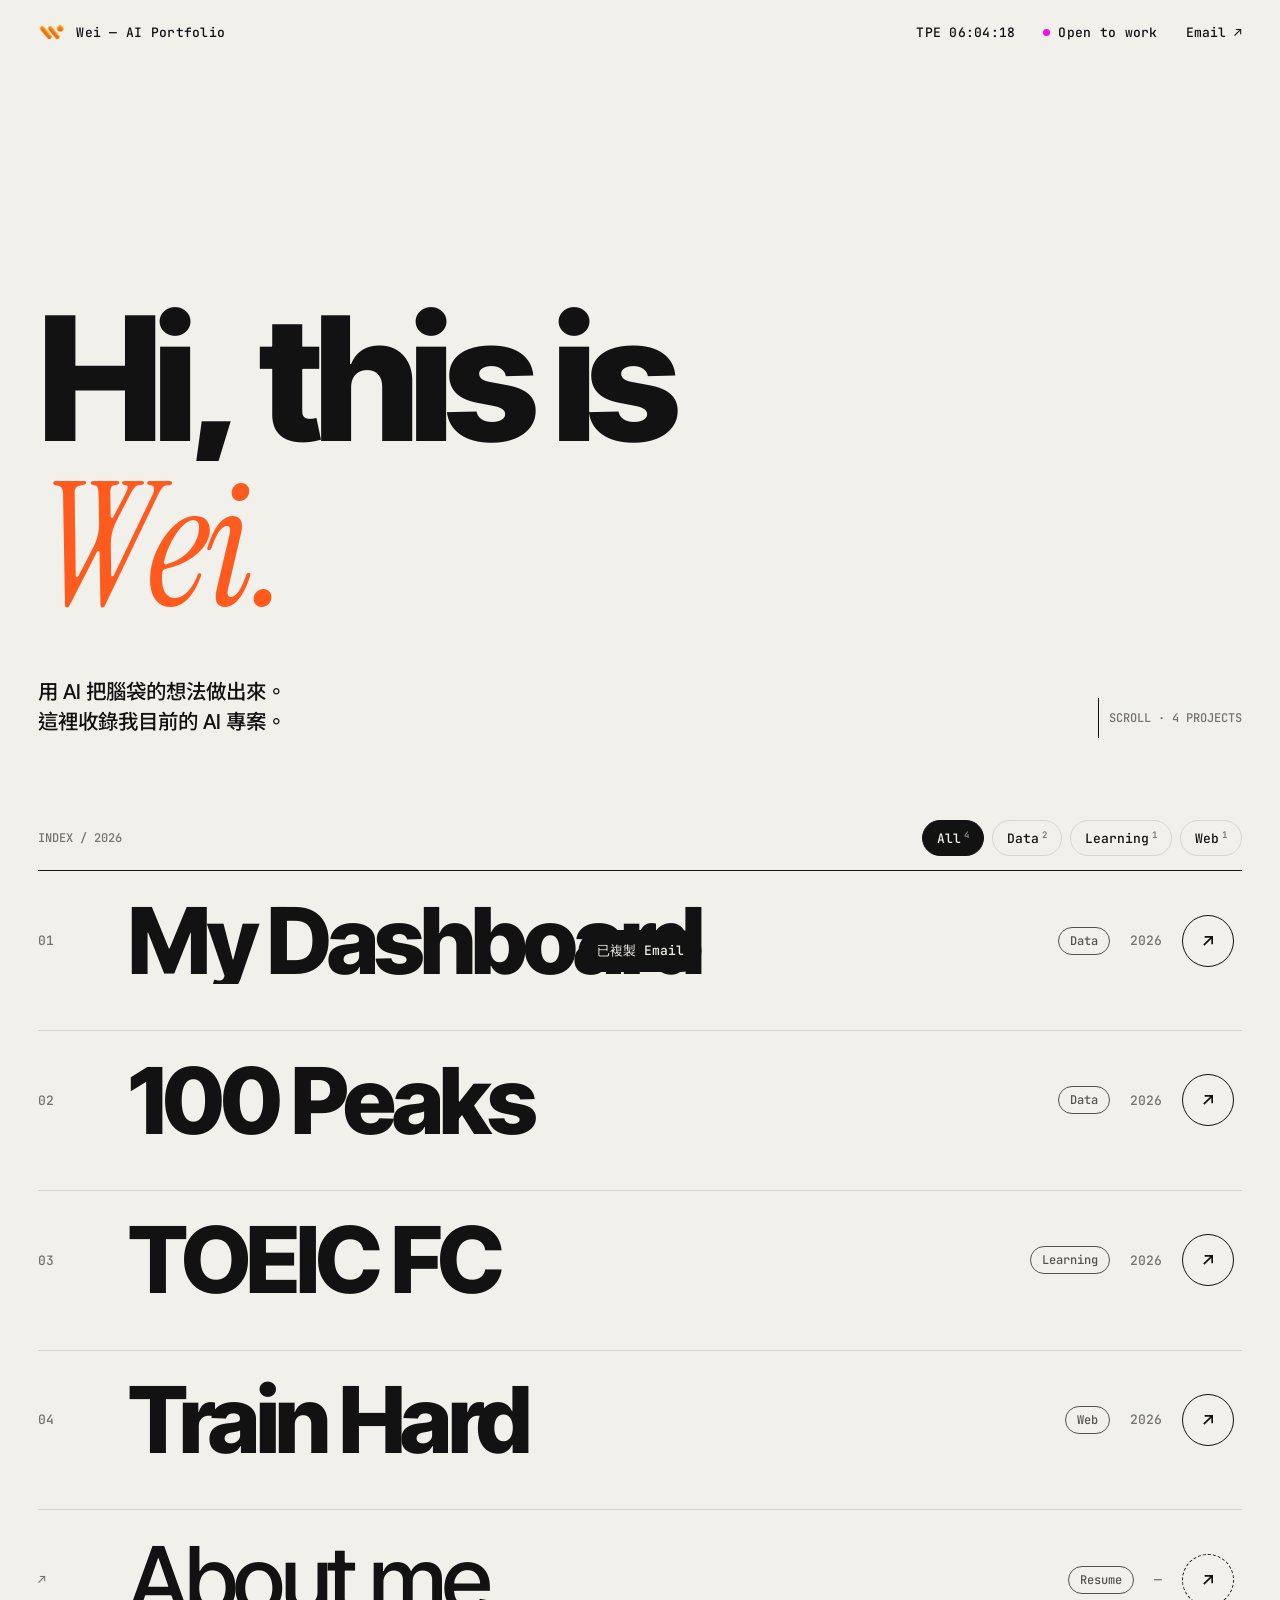
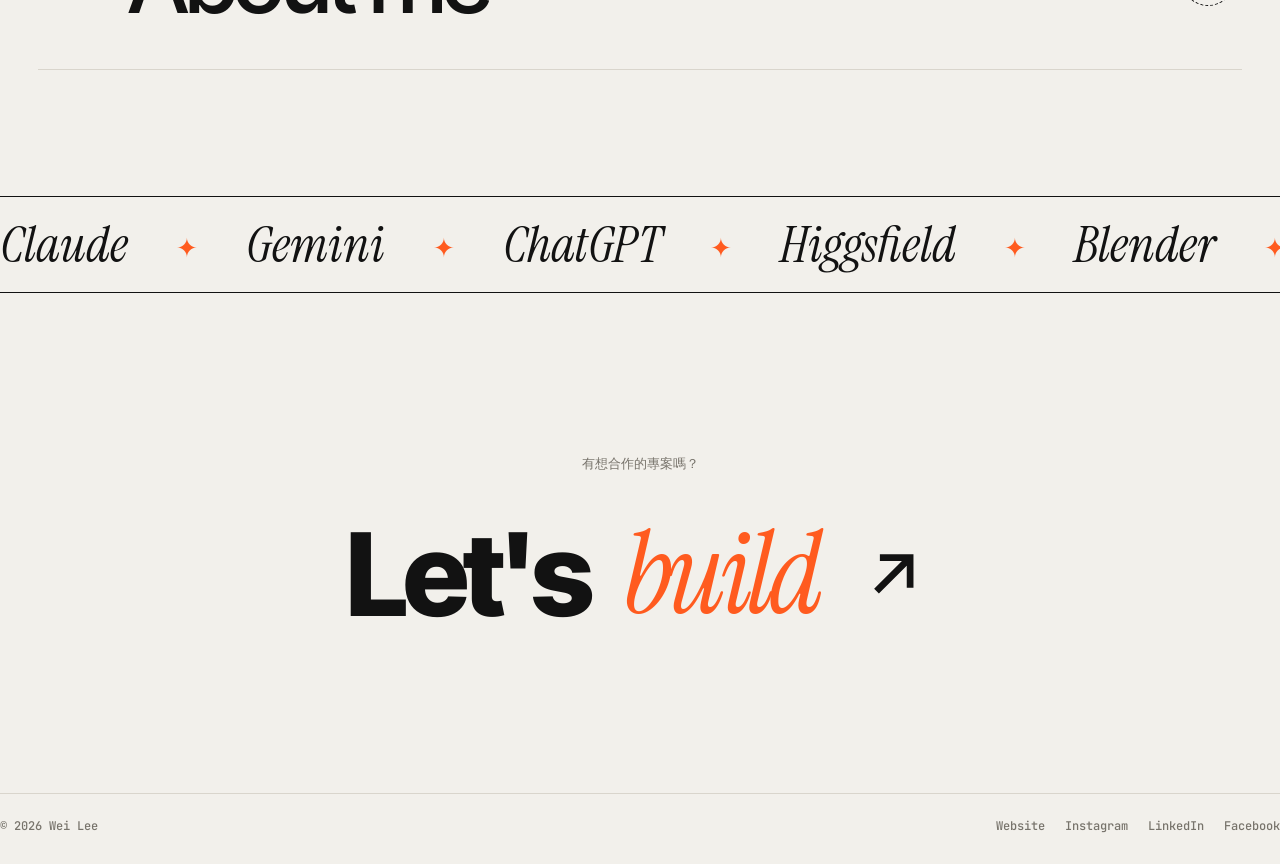
==== concepts/a-index.html @ d522ad6c "Launch Ai Work v2: cinematic orbit portfolio New home is a 3D orbit of project cards over halftone d" ====
<!doctype html>
<html lang="zh-Hant">
<head>
<meta charset="utf-8">
<meta name="viewport" content="width=device-width, initial-scale=1">
<title>A · Kinetic Index</title>
<link rel="preconnect" href="https://fonts.googleapis.com">
<link rel="preconnect" href="https://fonts.gstatic.com" crossorigin>
<link rel="stylesheet" href="https://fonts.googleapis.com/css2?family=Inter+Tight:wght@400;500;600;800&family=Instrument+Serif:ital@0;1&family=JetBrains+Mono:wght@400;500&family=Noto+Sans+TC:wght@400;500;700&display=swap">
<style>
:root{
  --bg:#f2f0eb; --ink:#121212; --mute:#77736b; --line:#d9d5cc; --card:#fbfaf7;
  --acc:#ff5b1f;
  --sans:'Inter Tight','Noto Sans TC',system-ui,sans-serif;
  --serif:'Instrument Serif','Noto Sans TC',serif;
  --mono:'JetBrains Mono',ui-monospace,monospace;
  --ease:cubic-bezier(.2,.8,.1,1);
}
*{box-sizing:border-box;margin:0;padding:0}
html{scroll-behavior:smooth}
body{background:var(--bg);color:var(--ink);font-family:var(--sans);-webkit-font-smoothing:antialiased;overflow-x:hidden}
a{color:inherit;text-decoration:none}
button{font:inherit;color:inherit;background:none;border:0;cursor:pointer}
img,video{display:block;max-width:100%}
.wrap{padding:0 clamp(16px,3vw,40px)}

/* top bar */
.bar{position:fixed;inset:0 0 auto;z-index:50;display:flex;align-items:center;justify-content:space-between;padding:18px clamp(16px,3vw,40px);mix-blend-mode:difference;color:#fff;font:500 13px/1 var(--mono);letter-spacing:.02em}
.bar a,.bar button{display:flex;align-items:center;gap:10px}
.bar img{width:28px;height:28px;border-radius:7px;filter:invert(1)}
.bar .dot{width:7px;height:7px;border-radius:50%;background:#0f0;box-shadow:0 0 0 0 #0f0;animation:ping 2s infinite}
@keyframes ping{0%{box-shadow:0 0 0 0 #0f08}100%{box-shadow:0 0 0 10px #0f00}}
.bar__r{display:flex;gap:28px;align-items:center}
.status{display:flex;gap:8px;align-items:center}

/* hero */
.hero{min-height:88vh;display:flex;flex-direction:column;justify-content:flex-end;padding-bottom:6vh}
.hero h1{font:800 clamp(56px,13.5vw,230px)/.86 var(--sans);letter-spacing:-.055em}
.hero h1 em{font:italic 400 1em/1 var(--serif);letter-spacing:-.02em;color:var(--acc)}
.split .ch{display:inline-block;transform:translateY(105%);opacity:0;animation:rise .9s var(--ease) forwards;animation-delay:calc(var(--i)*28ms + 120ms)}
.split .ln{display:block;overflow:hidden;padding-bottom:.04em}
@keyframes rise{to{transform:none;opacity:1}}
.hero__meta{display:flex;justify-content:space-between;align-items:flex-end;gap:24px;margin-top:4vh;flex-wrap:wrap}
.hero__meta p{font:500 clamp(17px,1.6vw,22px)/1.5 var(--sans);max-width:30ch}
.scroll-hint{font:500 12px var(--mono);color:var(--mute);display:flex;gap:10px;align-items:center}
.scroll-hint i{width:1px;height:40px;background:var(--ink);transform-origin:top;animation:drip 1.8s var(--ease) infinite}
@keyframes drip{0%{transform:scaleY(0)}50%{transform:scaleY(1);transform-origin:top}51%{transform-origin:bottom}100%{transform:scaleY(0);transform-origin:bottom}}

/* filter */
.filters{display:flex;gap:8px;padding:28px 0 14px;border-bottom:1px solid var(--ink);align-items:center;flex-wrap:wrap}
.filters span{font:500 12px var(--mono);color:var(--mute);margin-right:auto}
.chip{font:500 13px var(--mono);padding:8px 14px;border:1px solid var(--line);border-radius:99px;transition:.3s var(--ease)}
.chip:hover{border-color:var(--ink)}
.chip[aria-pressed=true]{background:var(--ink);color:var(--bg);border-color:var(--ink)}
.chip sup{font-size:9px;margin-left:3px;opacity:.6}

/* index rows */
.row{position:relative;display:grid;grid-template-columns:70px 1fr auto auto 60px;align-items:center;gap:20px;padding:clamp(14px,2vw,26px) 0;border-bottom:1px solid var(--line);overflow:hidden;isolation:isolate;transition:grid-template-rows .5s var(--ease),opacity .4s,padding .5s var(--ease)}
.row::before{content:'';position:absolute;inset:0;background:var(--c);transform:scaleY(0);transform-origin:bottom;transition:transform .55s var(--ease);z-index:-1}
.row:hover::before,.row:focus-visible::before{transform:scaleY(1)}
.row:hover,.row:focus-visible{color:#111}
.row .num{font:500 13px var(--mono);color:var(--mute);transition:color .3s}
.row:hover .num{color:#111}
.row .t{font:800 clamp(38px,7.2vw,120px)/.95 var(--sans);letter-spacing:-.05em;height:.95em;overflow:hidden;display:block}
.row .t span{display:block;transition:transform .6s var(--ease)}
.row .t span+span{font-family:var(--serif);font-style:italic;font-weight:400;letter-spacing:-.02em}
.row:hover .t span{transform:translateY(-100%)}
.row .tag{font:500 12px var(--mono);border:1px solid currentColor;border-radius:99px;padding:5px 11px;opacity:.7}
.row .yr{font:500 13px var(--mono);color:var(--mute)}
.row .go{width:52px;height:52px;border-radius:50%;border:1px solid currentColor;display:grid;place-items:center;transition:transform .5s var(--ease),background .3s}
.row:hover .go{transform:rotate(-45deg);background:#111;color:var(--c)}
.row .one{grid-column:2/-1;font:400 15px/1.5 var(--sans);color:var(--mute);max-height:0;opacity:0;transition:.5s var(--ease)}
.row:hover .one{max-height:40px;opacity:1;color:#111}
.row.hide{opacity:0;padding:0;border-width:0;max-height:0}
.row .thumb{display:none}
.row--about .t{font-weight:500}
.row--about .go{border-style:dashed}

/* cursor preview */
.peek{position:fixed;left:0;top:0;width:min(420px,32vw);aspect-ratio:16/10;border-radius:14px;overflow:hidden;pointer-events:none;z-index:40;clip-path:inset(50% 50% 50% 50% round 14px);transition:clip-path .6s var(--ease);box-shadow:0 30px 80px -20px #0006;will-change:transform}
.peek.on{clip-path:inset(0 0 0 0 round 14px)}
.peek video,.peek img{position:absolute;inset:0;width:100%;height:100%;object-fit:cover;opacity:0;transition:opacity .35s}
.peek .show{opacity:1}
.peek b{position:absolute;left:12px;bottom:12px;font:500 11px var(--mono);background:#fff;color:#111;padding:5px 8px;border-radius:6px}

/* toolkit marquee */
.marq{overflow:hidden;border-block:1px solid var(--ink);margin-top:14vh;padding:22px 0;white-space:nowrap}
.marq div{display:inline-flex;gap:48px;animation:mq 30s linear infinite;font:italic 400 clamp(32px,4vw,64px)/1 var(--serif)}
.marq div span::after{content:'✦';font-style:normal;font-size:.5em;margin-left:48px;vertical-align:middle;color:var(--acc)}
.marq:hover div{animation-play-state:paused}
@keyframes mq{to{transform:translateX(-50%)}}

/* contact */
.contact{padding:18vh 0 6vh;text-align:center}
.contact p{font:500 13px var(--mono);color:var(--mute);margin-bottom:26px}
.mag{display:inline-flex;align-items:center;gap:.3em;font:800 clamp(44px,9vw,150px)/1 var(--sans);letter-spacing:-.05em;transition:transform .5s var(--ease)}
.mag i{font:italic 400 1em var(--serif);color:var(--acc)}
.toast{position:fixed;left:50%;bottom:30px;transform:translate(-50%,calc(100% + 60px));background:var(--ink);color:var(--bg);font:500 13px var(--mono);padding:12px 18px;border-radius:99px;transition:transform .5s var(--ease);z-index:60}
.toast.on{transform:translate(-50%,0)}
.foot{display:flex;justify-content:space-between;flex-wrap:wrap;gap:12px;font:500 12px var(--mono);color:var(--mute);padding:24px 0 30px;border-top:1px solid var(--line);margin-top:10vh}
.foot nav{display:flex;gap:20px}
.foot a:hover{color:var(--ink)}

/* ===== project page ===== */
.pj{padding-top:110px}
.back{font:500 13px var(--mono);display:inline-flex;gap:8px;align-items:center;color:var(--mute)}
.back:hover{color:var(--ink)}
.pj__head{display:grid;grid-template-columns:1fr auto;gap:30px;align-items:end;margin:4vh 0 30px}
.pj__head h1{font:800 clamp(56px,12vw,200px)/.86 var(--sans);letter-spacing:-.055em}
.pj__head h1 .ln:last-child{font:italic 400 .62em/1.1 var(--serif);letter-spacing:-.02em;color:var(--c)}
.pj__meta{display:flex;flex-direction:column;gap:12px;align-items:flex-end;text-align:right;font:500 12px var(--mono);color:var(--mute)}
.chips{display:flex;gap:6px;flex-wrap:wrap;justify-content:flex-end}
.chips span{border:1px solid var(--line);border-radius:99px;padding:6px 11px;color:var(--ink)}
.visit{display:inline-flex;align-items:center;gap:10px;background:var(--ink);color:var(--bg);font:600 15px var(--sans);padding:16px 22px;border-radius:99px;transition:transform .4s var(--ease),background .3s}
.visit:hover{background:var(--c);color:#111}
.visit svg{transition:transform .4s var(--ease)}
.visit:hover svg{transform:rotate(45deg)}
.pj__one{font:400 clamp(24px,3.2vw,48px)/1.25 var(--serif);max-width:24ch;margin:0 0 5vh}
.stage{position:relative;border-radius:22px;overflow:hidden;background:#111;aspect-ratio:16/9.2;clip-path:inset(12% 8% 12% 8% round 22px);animation:open 1.3s .35s var(--ease) forwards;cursor:none}
@keyframes open{to{clip-path:inset(0 0 0 0 round 22px)}}
.stage video{width:100%;height:100%;object-fit:cover}
.stage .cur{position:absolute;left:0;top:0;width:96px;height:96px;margin:-48px 0 0 -48px;border-radius:50%;background:var(--c);color:#111;font:600 12px var(--mono);display:grid;place-items:center;pointer-events:none;transform:scale(0);transition:transform .3s var(--ease)}
.stage:hover .cur{transform:scale(1)}
.steps{display:grid;grid-template-columns:repeat(3,1fr);border-top:1px solid var(--ink);margin-top:10vh}
.step{padding:26px 24px 34px 0;border-right:1px solid var(--line)}
.step+.step{padding-left:24px}
.step:last-child{border-right:0}
.step small{font:500 12px var(--mono);color:var(--mute);display:flex;justify-content:space-between}
.step p{font:600 clamp(20px,2.1vw,30px)/1.25 var(--sans);letter-spacing:-.02em;margin-top:40px}
.stats{display:grid;grid-template-columns:repeat(3,1fr);gap:0;margin-top:8vh;border-block:1px solid var(--ink)}
.stat{padding:30px 0 26px}
.stat b{display:block;font:800 clamp(40px,6vw,100px)/1 var(--sans);letter-spacing:-.05em}
.stat span{font:500 12px var(--mono);color:var(--mute)}
.hscroll{height:260vh;position:relative;margin-top:10vh}
.hscroll__pin{position:sticky;top:0;height:100vh;display:flex;align-items:center;overflow:hidden}
.hscroll__track{display:flex;gap:24px;padding:0 clamp(16px,3vw,40px);will-change:transform}
.hscroll__track figure{flex:0 0 auto;width:min(1000px,78vw);border-radius:16px;overflow:hidden;background:#ddd;box-shadow:0 20px 60px -30px #0005}
.hscroll__track figure.m{width:min(300px,40vw)}
.hscroll__track img{width:100%;height:auto}
.hscroll__label{position:absolute;top:110px;left:clamp(16px,3vw,40px);font:500 12px var(--mono);color:var(--mute);display:flex;gap:14px;align-items:center}
.hscroll__label i{display:block;width:120px;height:2px;background:var(--line);position:relative;overflow:hidden}
.hscroll__label i::after{content:'';position:absolute;inset:0;background:var(--ink);transform:scaleX(var(--p,0));transform-origin:left}
.next{display:block;padding:12vh 0 8vh;border-top:1px solid var(--ink);position:relative;overflow:hidden}
.next small{font:500 12px var(--mono);color:var(--mute)}
.next h2{font:800 clamp(56px,11vw,190px)/.9 var(--sans);letter-spacing:-.055em;margin-top:16px;transition:transform .6s var(--ease)}
.next:hover h2{transform:translateX(2vw)}
.next .bar2{position:absolute;left:0;bottom:0;height:6px;width:100%;background:var(--nc);transform:scaleX(0);transform-origin:left;transition:transform 1s var(--ease)}
.next:hover .bar2{transform:scaleX(1)}

.reveal{opacity:0;transform:translateY(40px);transition:1s var(--ease)}
.reveal.in{opacity:1;transform:none}

@media (max-width:760px){
  .bar .hide-m{display:none}
  .row{grid-template-columns:34px 1fr 44px;gap:12px}
  .row .tag,.row .yr{display:none}
  .row .go{width:40px;height:40px}
  .row .one{max-height:none;opacity:1;grid-column:1/-1;font-size:14px}
  .row .thumb{display:block;grid-column:1/-1;border-radius:12px;overflow:hidden;aspect-ratio:16/9;background:#ddd}
  .row .thumb video{width:100%;height:100%;object-fit:cover}
  .peek{display:none}
  .pj__head{grid-template-columns:1fr}
  .pj__meta{align-items:flex-start;text-align:left}
  .chips{justify-content:flex-start}
  .steps,.stats{grid-template-columns:1fr}
  .step,.step+.step{padding:20px 0;border-right:0;border-bottom:1px solid var(--line)}
  .step p{margin-top:12px}
  .stage{cursor:auto}
}
@media (prefers-reduced-motion:reduce){*{animation-duration:.01ms!important;transition-duration:.01ms!important}}
::view-transition-old(root),::view-transition-new(root){animation-duration:.5s}
</style>
</head>
<body>
<header class="bar">
  <a href="#/"><img src="../media/logo.webp" alt=""><span>Wei <span class="hide-m">— AI Portfolio</span></span></a>
  <div class="bar__r">
    <span class="hide-m" id="clock">TPE --:--</span>
    <span class="hide-m status"><i class="dot"></i>Open to work</span>
    <button data-copy>Email ↗</button>
  </div>
</header>
<main id="app"></main>
<div class="peek" id="peek"><b id="peekLabel"></b></div>
<div class="toast" id="toast">已複製 Email</div>

<script src="../data.js"></script>
<script>
const $ = (s, r = document) => r.querySelector(s);
const app = $('#app');
const M = n => `../media/${n}`;
const arrow = `<svg width="20" height="20" viewBox="0 0 24 24" fill="none" stroke="currentColor" stroke-width="2"><path d="M7 17L17 7M8 7h9v9"/></svg>`;
const split = (lines) => lines.map(l => `<span class="ln">${[...l].map((c, i) => `<span class="ch" style="--i:${i}">${c === ' ' ? '&nbsp;' : c}</span>`).join('')}</span>`).join('');

function home() {
  const tags = ['All', ...new Set(PROJECTS.map(p => p.tag))];
  const count = t => t === 'All' ? PROJECTS.length : PROJECTS.filter(p => p.tag === t).length;
  const rows = PROJECTS.map((p, i) => `
    <a class="row" href="#/p/${p.key}" data-key="${p.key}" data-tag="${p.tag}" style="--c:${p.color}">
      <span class="num">${String(i + 1).padStart(2, '0')}</span>
      <span class="t"><span>${p.title}</span><span>${p.title}</span></span>
      <span class="tag">${p.tag}</span><span class="yr">${p.year}</span>
      <span class="go">${arrow}</span>
      <span class="one">${p.one}</span>
      <span class="thumb"><video muted loop playsinline preload="none" data-src="${M(p.video)}.mp4" poster="${M(p.shots[0])}.webp"></video></span>
    </a>`).join('');
  app.innerHTML = `
  <section class="hero wrap">
    <h1 class="split">${split(['Hi, this is'])}<span class="ln"><em>${[...'Wei.'].map((c, i) => `<span class="ch" style="--i:${i + 11}">${c}</span>`).join('')}</em></span></h1>
    <div class="hero__meta">
      <p>${SITE.intro}<br>這裡收錄我目前的 AI 專案。</p>
      <span class="scroll-hint"><i></i>SCROLL · ${PROJECTS.length} PROJECTS</span>
    </div>
  </section>
  <section class="wrap">
    <div class="filters"><span>INDEX / ${new Date().getFullYear()}</span>${tags.map(t => `<button class="chip" data-f="${t}" aria-pressed="${t === 'All'}">${t}<sup>${count(t)}</sup></button>`).join('')}</div>
    ${rows}
    <a class="row row--about" href="${ABOUT.link}" target="_blank" rel="noopener" data-key="about" data-tag="About" style="--c:${ABOUT.color}">
      <span class="num">↗</span>
      <span class="t"><span>${ABOUT.title}</span><span>${ABOUT.title}</span></span>
      <span class="tag">Resume</span><span class="yr">—</span>
      <span class="go">${arrow}</span>
      <span class="one">${ABOUT.one}</span>
      <span class="thumb"><video muted loop playsinline preload="none" data-src="${M(ABOUT.video)}.mp4" poster="${M(ABOUT.shot)}.webp"></video></span>
    </a>
  </section>
  <div class="marq"><div>${[...SITE.toolkit, ...SITE.toolkit].map(t => `<span>${t}</span>`).join('')}</div></div>
  <section class="contact wrap reveal">
    <p>有想合作的專案嗎？</p>
    <button class="mag" data-copy data-mag>Let's <i>build</i> ${arrow.replace('20', '0.7em').replace('20', '0.7em')}</button>
  </section>
  <footer class="foot wrap"><span>© ${new Date().getFullYear()} Wei Lee</span><nav>${SITE.socials.map(([n, u]) => `<a href="${u}" target="_blank" rel="noopener">${n}</a>`).join('')}</nav></footer>`;

  // filters — rows collapse/expand
  app.querySelectorAll('.chip').forEach(b => b.onclick = () => {
    app.querySelectorAll('.chip').forEach(c => c.setAttribute('aria-pressed', c === b));
    const f = b.dataset.f;
    app.querySelectorAll('.row').forEach(r => r.classList.toggle('hide', f !== 'All' && r.dataset.tag !== f));
  });
  setupPeek();
  setupMobileThumbs();
}

/* cursor-following preview with inertia + velocity tilt */
let peekRAF;
function setupPeek() {
  const peek = $('#peek'), label = $('#peekLabel');
  const media = {};
  peek.querySelectorAll('video').forEach(v => v.remove());
  [...PROJECTS, ABOUT].forEach(p => {
    const v = document.createElement('video');
    Object.assign(v, { muted: true, loop: true, playsInline: true, preload: 'none' });
    v.dataset.src = `${M(p.video)}.mp4`; v.poster = `${M(p.shots ? p.shots[0] : p.shot)}.webp`;
    peek.prepend(v); media[p.key] = v;
  });
  let x = innerWidth / 2, y = innerHeight / 2, tx = x, ty = y, cur;
  onmousemove = e => { tx = e.clientX; ty = e.clientY; };
  cancelAnimationFrame(peekRAF);
  const loop = () => {
    const dx = tx - x; x += dx * .12; y += (ty - y) * .12;
    peek.style.transform = `translate(${x + 24}px,${y - 120}px) rotate(${Math.max(-12, Math.min(12, dx * .05))}deg)`;
    peekRAF = requestAnimationFrame(loop);
  };
  loop();
  app.querySelectorAll('.row').forEach(r => {
    r.addEventListener('mouseenter', () => {
      const v = media[r.dataset.key]; if (!v) return;
      if (!v.src) v.src = v.dataset.src;
      Object.values(media).forEach(m => { m.classList.toggle('show', m === v); if (m !== v) m.pause(); });
      v.play().catch(() => {});
      label.textContent = r.dataset.key === 'about' ? 'OPEN RESUME ↗' : 'VIEW PROJECT →';
      peek.classList.add('on'); cur = v;
    });
    r.addEventListener('mouseleave', () => peek.classList.remove('on'));
  });
}

function setupMobileThumbs() {
  if (innerWidth > 760) return;
  const io = new IntersectionObserver(es => es.forEach(e => {
    const v = e.target; if (e.isIntersecting) { if (!v.src) v.src = v.dataset.src; v.play().catch(() => {}); } else v.pause();
  }), { threshold: .5 });
  app.querySelectorAll('.thumb video').forEach(v => io.observe(v));
}

function project(key) {
  const i = PROJECTS.findIndex(p => p.key === key), p = PROJECTS[i];
  if (!p) return home();
  const nx = PROJECTS[(i + 1) % PROJECTS.length];
  document.documentElement.style.setProperty('--c', p.color);
  const figs = [...p.shots.map(s => `<figure><img src="${M(s)}.webp" alt="${p.title} screenshot" loading="lazy"></figure>`), `<figure class="m"><img src="${M(p.mobile)}.webp" alt="${p.title} mobile" loading="lazy"></figure>`].join('');
  app.innerHTML = `
  <article class="pj wrap" style="--c:${p.color}">
    <a class="back" href="#/">← Index</a>
    <div class="pj__head">
      <h1 class="split">${split([p.title.split(' ')[0]])}<span class="ln">${p.title.split(' ').slice(1).join(' ') || p.sub.split(' ')[0]}</span></h1>
      <div class="pj__meta">
        <span>${String(i + 1).padStart(2, '0')} / ${p.tag.toUpperCase()} / ${p.year}</span>
        <div class="chips">${p.tools.map(t => `<span>${t}</span>`).join('')}</div>
        <a class="visit" href="${p.link}" target="_blank" rel="noopener" data-mag>Open live site ${arrow}</a>
      </div>
    </div>
    <p class="pj__one reveal">${p.one}</p>
    <a class="stage" href="${p.link}" target="_blank" rel="noopener"><video src="${M(p.video)}.mp4" poster="${M(p.shots[0])}.webp" muted loop playsinline autoplay></video><span class="cur">VISIT ↗</span></a>
    <div class="steps">${p.steps.map(([h, t], k) => `<div class="step reveal" style="transition-delay:${k * 90}ms"><small><span>${h}</span><span>0${k + 1}</span></small><p>${t}</p></div>`).join('')}</div>
    <div class="stats">${p.stats.map(([n, l]) => `<div class="stat reveal"><b data-count="${n}">${n}</b><span>${l}</span></div>`).join('')}</div>
  </article>
  <section class="hscroll" id="hs">
    <div class="hscroll__pin">
      <div class="hscroll__label">GALLERY <i></i><span id="hsn">01</span></div>
      <div class="hscroll__track" id="hst">${figs}</div>
    </div>
  </section>
  <a class="next wrap" href="#/p/${nx.key}" style="--nc:${nx.color}"><small>NEXT PROJECT →</small><h2>${nx.title}</h2><span class="bar2"></span></a>`;
  const stage = $('.stage'), cur = $('.cur');
  stage.addEventListener('mousemove', e => { const r = stage.getBoundingClientRect(); cur.style.left = e.clientX - r.left + 'px'; cur.style.top = e.clientY - r.top + 'px'; });
  countUp();
}

/* horizontal gallery driven by vertical scroll */
function onScroll() {
  const hs = $('#hs'), tr = $('#hst'); if (!hs) return;
  const r = hs.getBoundingClientRect(), max = hs.offsetHeight - innerHeight;
  const p = Math.min(1, Math.max(0, -r.top / max));
  tr.style.transform = `translateX(${-p * (tr.scrollWidth - innerWidth)}px)`;
  $('.hscroll__label i').style.setProperty('--p', p);
  $('#hsn').textContent = String(Math.min(tr.children.length, Math.floor(p * tr.children.length) + 1)).padStart(2, '0');
}
addEventListener('scroll', onScroll, { passive: true });

function countUp() {
  const io = new IntersectionObserver(es => es.forEach(e => {
    if (!e.isIntersecting) return; io.unobserve(e.target);
    const el = e.target, raw = el.dataset.count, n = parseFloat(raw.replace(/,/g, ''));
    if (isNaN(n)) return;
    const dec = (raw.split('.')[1] || '').length, suf = raw.replace(/[\d.,]/g, ''), t0 = performance.now();
    const tick = t => { const k = Math.min(1, (t - t0) / 1400), v = n * (1 - Math.pow(1 - k, 4));
      el.textContent = v.toLocaleString('en-US', { minimumFractionDigits: dec, maximumFractionDigits: dec }) + suf; if (k < 1) requestAnimationFrame(tick); };
    requestAnimationFrame(tick);
  }), { threshold: .6 });
  app.querySelectorAll('[data-count]').forEach(el => io.observe(el));
}

function reveals() {
  const io = new IntersectionObserver(es => es.forEach(e => e.isIntersecting && (e.target.classList.add('in'), io.unobserve(e.target))), { threshold: .15 });
  document.querySelectorAll('.reveal').forEach(el => io.observe(el));
}

/* magnetic buttons */
document.addEventListener('mousemove', e => {
  document.querySelectorAll('[data-mag]').forEach(b => {
    const r = b.getBoundingClientRect(), cx = r.left + r.width / 2, cy = r.top + r.height / 2, dx = e.clientX - cx, dy = e.clientY - cy;
    const d = Math.hypot(dx, dy), R = Math.max(r.width, r.height) * .8;
    b.style.transform = d < R ? `translate(${dx * .18}px,${dy * .25}px)` : '';
  });
});
document.addEventListener('click', e => {
  if (!e.target.closest('[data-copy]')) return;
  navigator.clipboard?.writeText(SITE.email);
  const t = $('#toast'); t.classList.add('on'); setTimeout(() => t.classList.remove('on'), 1800);
});

setInterval(() => { $('#clock').textContent = 'TPE ' + new Date().toLocaleTimeString('en-GB', { timeZone: 'Asia/Taipei', hour: '2-digit', minute: '2-digit', second: '2-digit' }); }, 1000);

function route() {
  const m = location.hash.match(/#\/p\/(\w+)/);
  const go = () => { $('#peek').classList.remove('on'); $('#peek').querySelectorAll('video').forEach(v => v.pause()); m ? project(m[1]) : home(); scrollTo(0, 0); reveals(); onScroll(); };
  if (!document.startViewTransition || !app.children.length) return go();
  const vt = document.startViewTransition(go); vt.ready.catch(() => {}); vt.finished.catch(() => {}); vt.updateCallbackDone.catch(() => {});
}
addEventListener('hashchange', route);
route();
</script>
</body>
</html>
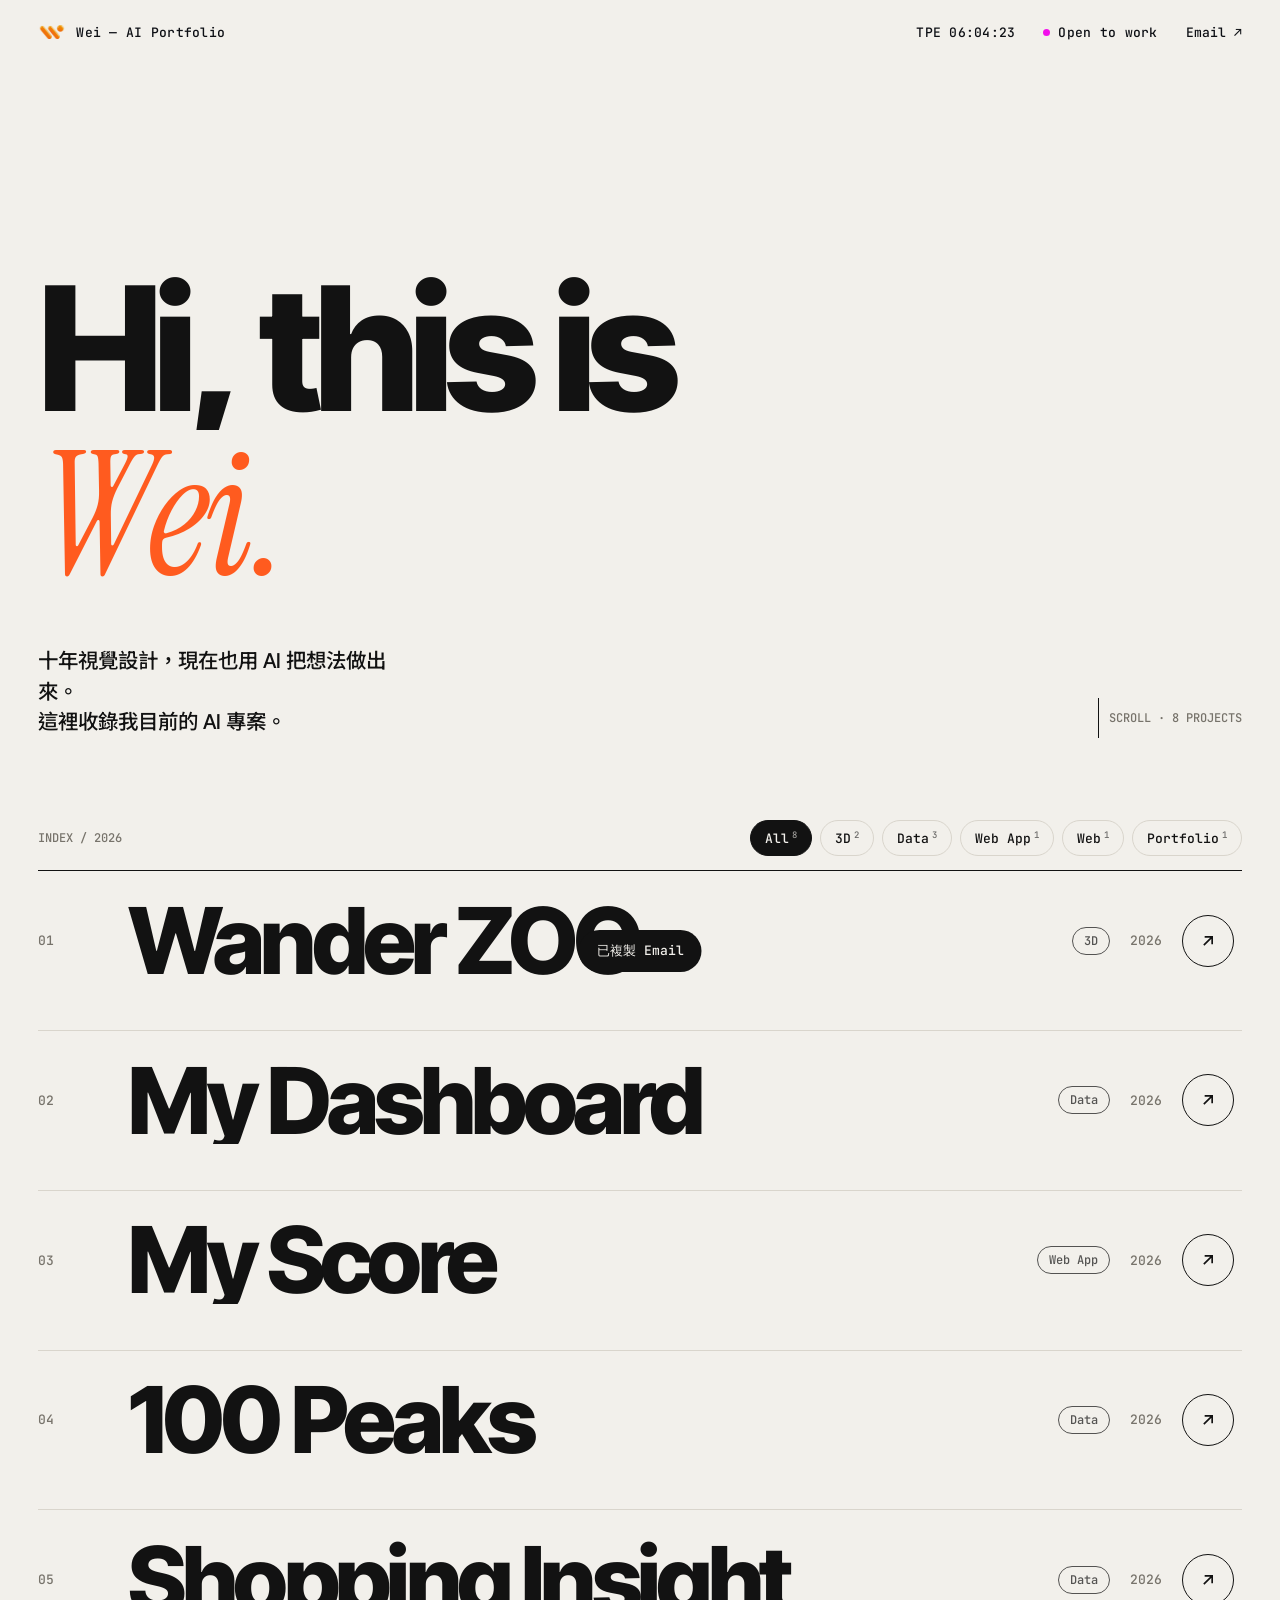
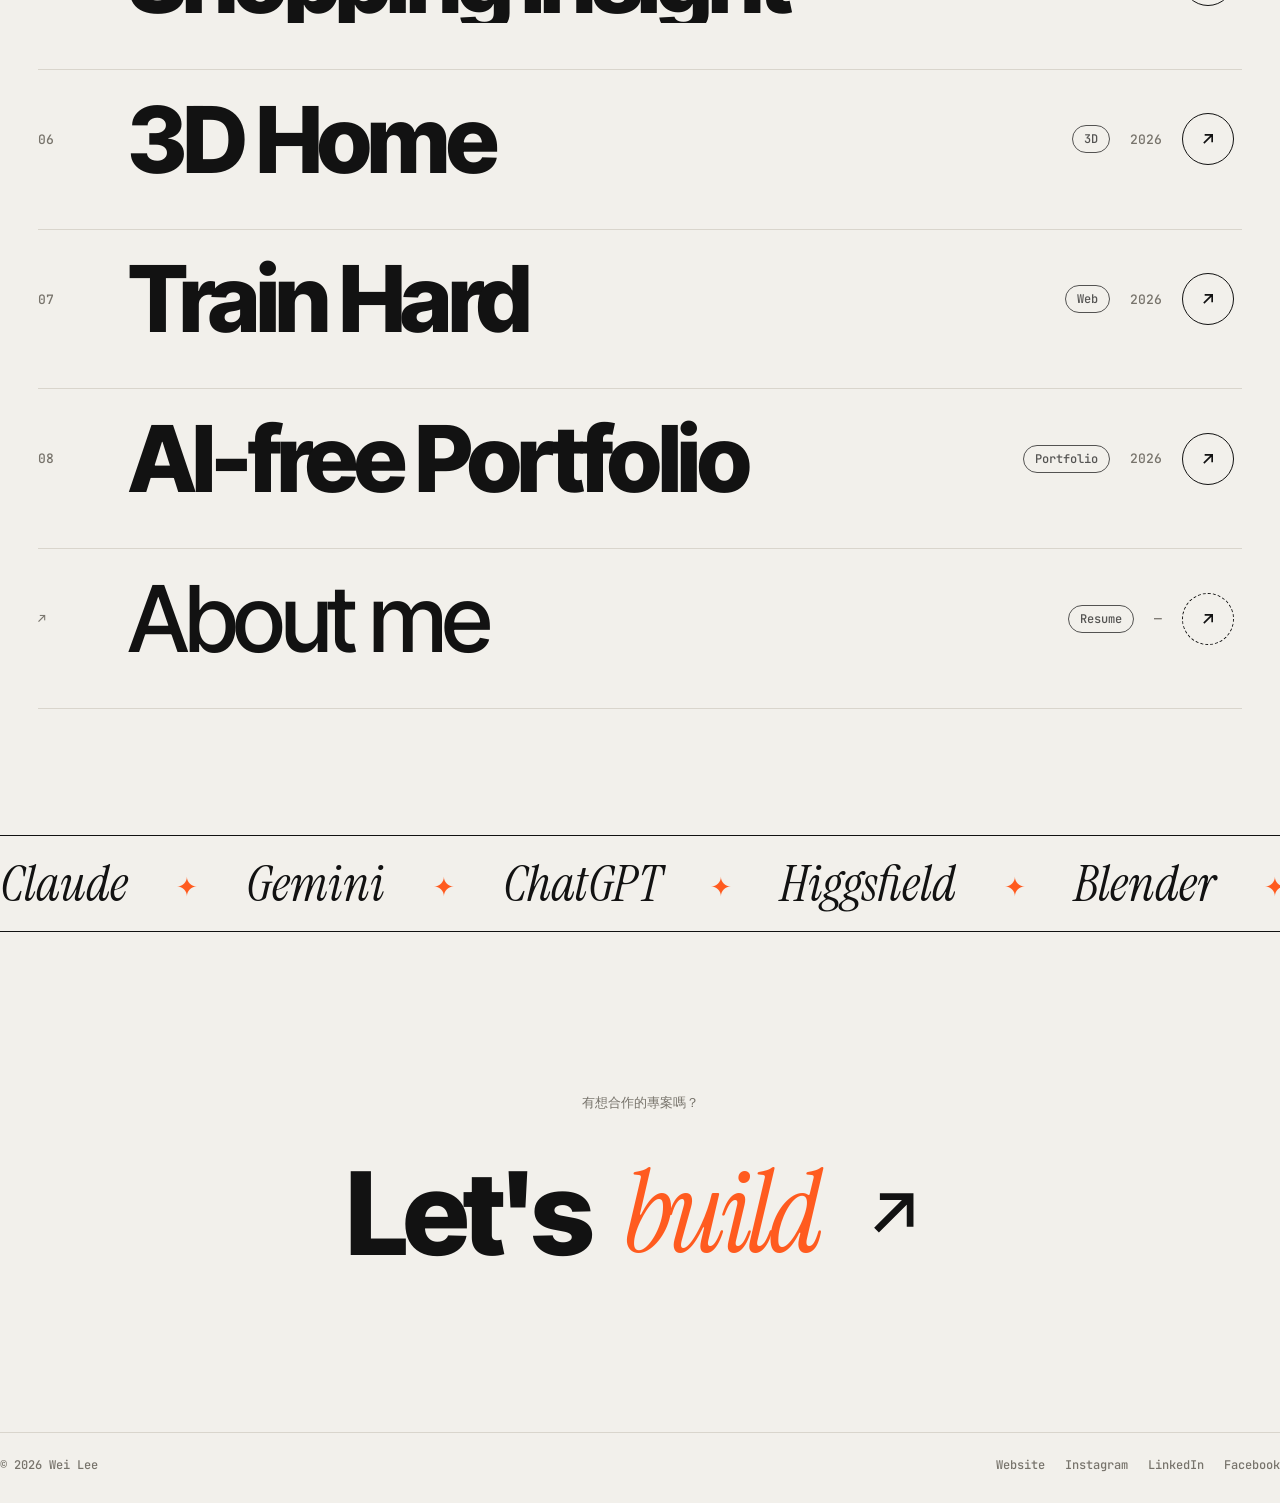
==== commit f30eeb88: "Project pages tell a short story instead of a fixed template The 問題/做法/成果 steps become a STORY chapt" ====
--- a/concepts/a-index.html
+++ b/concepts/a-index.html
@@ -302,7 +302,7 @@
     </div>
     <p class="pj__one reveal">${p.one}</p>
     <a class="stage" href="${p.link}" target="_blank" rel="noopener"><video src="${M(p.video)}.mp4" poster="${M(p.shots[0])}.webp" muted loop playsinline autoplay></video><span class="cur">VISIT ↗</span></a>
-    <div class="steps">${p.steps.map(([h, t], k) => `<div class="step reveal" style="transition-delay:${k * 90}ms"><small><span>${h}</span><span>0${k + 1}</span></small><p>${t}</p></div>`).join('')}</div>
+    <div class="steps">${(p.steps || []).map(([h, t], k) => `<div class="step reveal" style="transition-delay:${k * 90}ms"><small><span>${h}</span><span>0${k + 1}</span></small><p>${t}</p></div>`).join('')}</div>
     <div class="stats">${p.stats.map(([n, l]) => `<div class="stat reveal"><b data-count="${n}">${n}</b><span>${l}</span></div>`).join('')}</div>
   </article>
   <section class="hscroll" id="hs">
